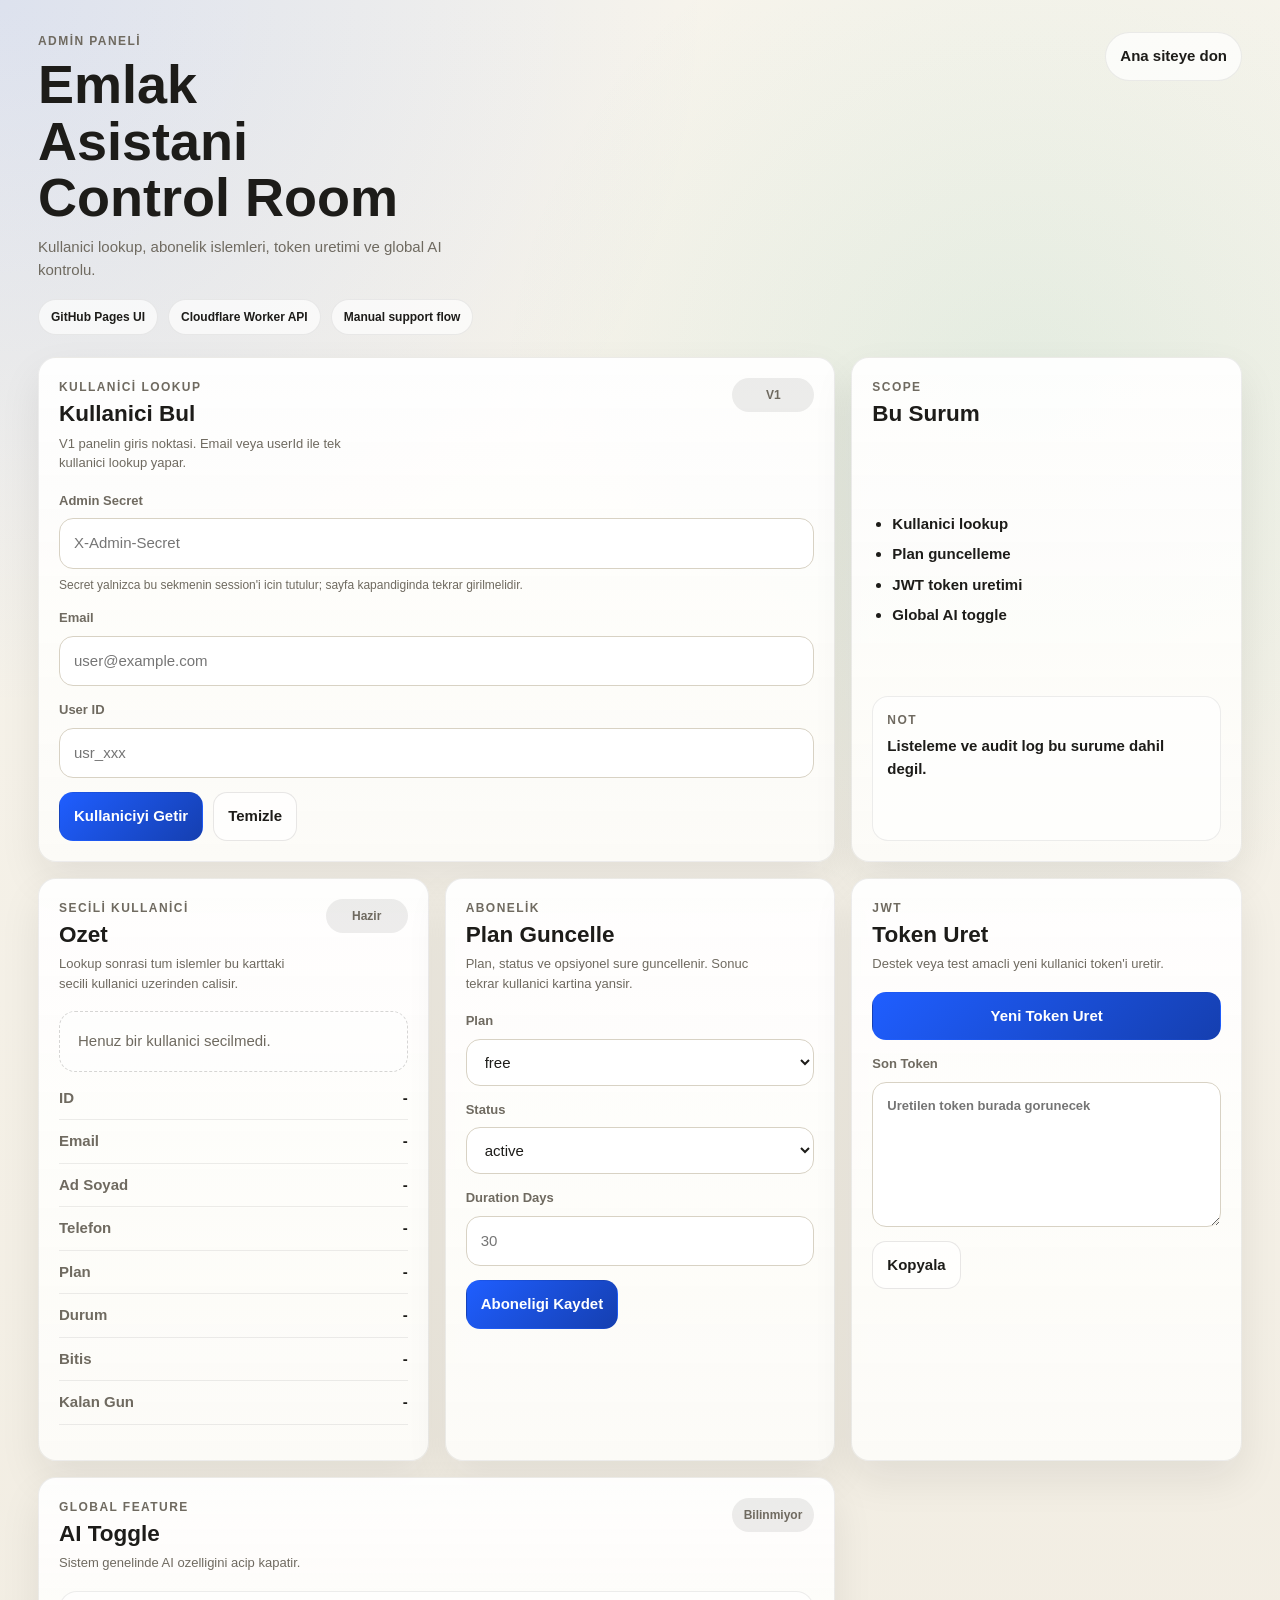
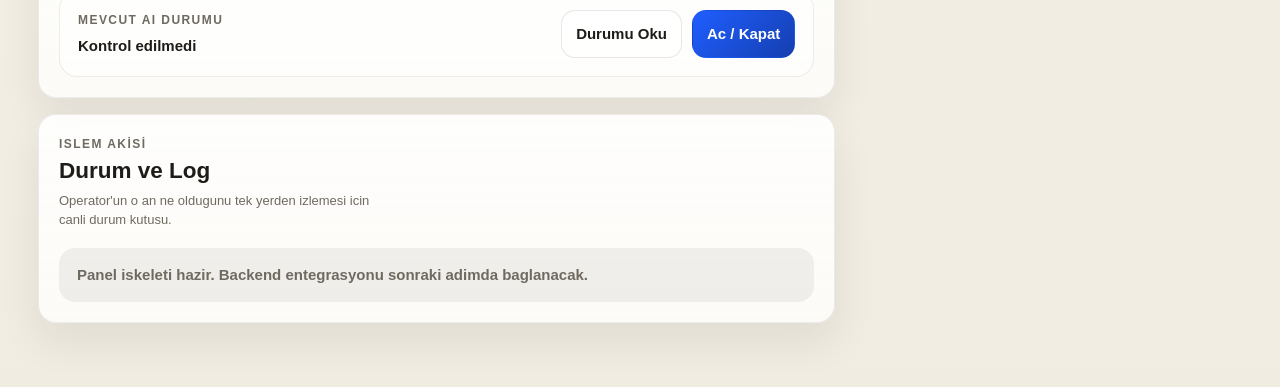
==== admin/index.html @ 1a05467b "Add files via upload" ====
<!doctype html>
<html lang="tr">
<head>
  <meta charset="UTF-8">
  <meta name="viewport" content="width=device-width, initial-scale=1">
  <title>Emlak Asistani Admin</title>
  <link rel="stylesheet" href="./app.css">
</head>
<body>
  <div class="admin-shell">
    <header class="admin-topbar">
      <div>
        <p class="admin-kicker">Admin Paneli</p>
        <h1>Emlak Asistani Control Room</h1>
        <p class="admin-subtitle">Kullanici lookup, abonelik islemleri, token uretimi ve global AI kontrolu.</p>
        <div class="admin-pill-row">
          <span class="admin-pill">GitHub Pages UI</span>
          <span class="admin-pill">Cloudflare Worker API</span>
          <span class="admin-pill">Manual support flow</span>
        </div>
      </div>
      <a class="admin-link" href="/">Ana siteye don</a>
    </header>

    <main class="admin-grid">
      <section class="admin-card admin-card-wide">
        <div class="admin-card-head">
          <div>
            <p class="admin-eyebrow">Kullanici Lookup</p>
            <h2>Kullanici Bul</h2>
            <p class="admin-card-note">V1 panelin giris noktasi. Email veya userId ile tek kullanici lookup yapar.</p>
          </div>
          <span class="admin-badge admin-badge-muted">V1</span>
        </div>

        <form id="userSearchForm" class="admin-form">
          <div class="admin-field">
            <label for="adminSecret">Admin Secret</label>
            <input id="adminSecret" name="adminSecret" type="password" placeholder="X-Admin-Secret" autocomplete="off" spellcheck="false">
            <small class="admin-help">Secret yalnizca bu sekmenin session'i icin tutulur; sayfa kapandiginda tekrar girilmelidir.</small>
          </div>
          <div class="admin-field">
            <label for="searchEmail">Email</label>
            <input id="searchEmail" name="searchEmail" type="email" placeholder="user@example.com">
          </div>
          <div class="admin-field">
            <label for="searchUserId">User ID</label>
            <input id="searchUserId" name="searchUserId" type="text" placeholder="usr_xxx">
          </div>
          <div class="admin-actions">
            <button class="admin-btn admin-btn-primary" type="submit">Kullaniciyi Getir</button>
            <button class="admin-btn" type="button" id="clearSelectionBtn">Temizle</button>
          </div>
        </form>
      </section>

      <aside class="admin-card admin-side-stack">
        <div class="admin-card-head">
          <div>
            <p class="admin-eyebrow">Scope</p>
            <h2>Bu Surum</h2>
          </div>
        </div>
        <ul class="admin-check-list">
          <li>Kullanici lookup</li>
          <li>Plan guncelleme</li>
          <li>JWT token uretimi</li>
          <li>Global AI toggle</li>
        </ul>
        <div class="admin-mini-panel">
          <p class="admin-inline-label">Not</p>
          <strong>Listeleme ve audit log bu surume dahil degil.</strong>
        </div>
      </aside>

      <section class="admin-card">
        <div class="admin-card-head">
          <div>
            <p class="admin-eyebrow">Secili Kullanici</p>
            <h2>Ozet</h2>
            <p class="admin-card-note">Lookup sonrasi tum islemler bu karttaki secili kullanici uzerinden calisir.</p>
          </div>
          <span id="userStateBadge" class="admin-badge">Hazir</span>
        </div>

        <div id="selectedUserEmpty" class="admin-empty">
          Henuz bir kullanici secilmedi.
        </div>

        <dl id="selectedUserCard" class="admin-detail-list" hidden>
          <div><dt>ID</dt><dd id="userIdValue">-</dd></div>
          <div><dt>Email</dt><dd id="userEmailValue">-</dd></div>
          <div><dt>Ad Soyad</dt><dd id="userFullNameValue">-</dd></div>
          <div><dt>Telefon</dt><dd id="userPhoneValue">-</dd></div>
          <div><dt>Plan</dt><dd id="userPlanValue">-</dd></div>
          <div><dt>Durum</dt><dd id="userPlanStatusValue">-</dd></div>
          <div><dt>Bitis</dt><dd id="userEndsAtValue">-</dd></div>
          <div><dt>Kalan Gun</dt><dd id="userRemainingDaysValue">-</dd></div>
        </dl>
      </section>

      <section class="admin-card">
        <div class="admin-card-head">
          <div>
            <p class="admin-eyebrow">Abonelik</p>
            <h2>Plan Guncelle</h2>
            <p class="admin-card-note">Plan, status ve opsiyonel sure guncellenir. Sonuc tekrar kullanici kartina yansir.</p>
          </div>
        </div>

        <form id="subscriptionForm" class="admin-form">
          <div class="admin-field">
            <label for="planSelect">Plan</label>
            <select id="planSelect" name="plan">
              <option value="free">free</option>
              <option value="pro">pro</option>
              <option value="enterprise">enterprise</option>
            </select>
          </div>
          <div class="admin-field">
            <label for="statusSelect">Status</label>
            <select id="statusSelect" name="status">
              <option value="active">active</option>
              <option value="trialing">trialing</option>
              <option value="past_due">past_due</option>
              <option value="cancelled">cancelled</option>
            </select>
          </div>
          <div class="admin-field">
            <label for="durationDays">Duration Days</label>
            <input id="durationDays" name="durationDays" type="number" min="1" placeholder="30">
          </div>
          <div class="admin-actions">
            <button class="admin-btn admin-btn-primary" type="submit">Aboneligi Kaydet</button>
          </div>
        </form>
      </section>

      <section class="admin-card">
        <div class="admin-card-head">
          <div>
            <p class="admin-eyebrow">JWT</p>
            <h2>Token Uret</h2>
            <p class="admin-card-note">Destek veya test amacli yeni kullanici token'i uretir.</p>
          </div>
        </div>

        <div class="admin-stack">
          <button class="admin-btn admin-btn-primary" id="issueTokenBtn" type="button">Yeni Token Uret</button>
          <label class="admin-field">
            <span>Son Token</span>
            <textarea id="tokenOutput" rows="6" placeholder="Uretilen token burada gorunecek"></textarea>
          </label>
          <div class="admin-actions">
            <button class="admin-btn" id="copyTokenBtn" type="button">Kopyala</button>
          </div>
        </div>
      </section>

      <section class="admin-card admin-card-wide">
        <div class="admin-card-head">
          <div>
            <p class="admin-eyebrow">Global Feature</p>
            <h2>AI Toggle</h2>
            <p class="admin-card-note">Sistem genelinde AI ozelligini acip kapatir.</p>
          </div>
          <span id="aiStateBadge" class="admin-badge admin-badge-muted">Bilinmiyor</span>
        </div>

        <div class="admin-inline-panel">
          <div>
            <p class="admin-inline-label">Mevcut AI Durumu</p>
            <strong id="aiEnabledValue">Kontrol edilmedi</strong>
          </div>
          <div class="admin-actions">
            <button class="admin-btn" id="refreshAiBtn" type="button">Durumu Oku</button>
            <button class="admin-btn admin-btn-primary" id="toggleAiBtn" type="button">Ac / Kapat</button>
          </div>
        </div>
      </section>

      <section class="admin-card admin-card-wide">
        <div class="admin-card-head">
          <div>
            <p class="admin-eyebrow">Islem Akisi</p>
            <h2>Durum ve Log</h2>
            <p class="admin-card-note">Operator'un o an ne oldugunu tek yerden izlemesi icin canli durum kutusu.</p>
          </div>
        </div>
        <div id="statusBox" class="admin-status admin-status-neutral">
          Panel iskeleti hazir. Backend entegrasyonu sonraki adimda baglanacak.
        </div>
      </section>
    </main>
  </div>

  <script src="./app.js"></script>
</body>
</html>
---- admin/app.css ----
:root {
  --bg: #f3f0e8;
  --surface: #fcfbf7;
  --surface-strong: #ffffff;
  --line: #d8d2c4;
  --text: #1d1c19;
  --muted: #6f6a60;
  --accent: #1f5eff;
  --accent-dark: #153fb0;
  --success: #0e9f6e;
  --warn: #c27618;
  --danger: #c3423f;
  --shadow: 0 18px 42px rgba(29, 28, 25, 0.08);
  --radius: 18px;
  --max: 1240px;
}

* {
  box-sizing: border-box;
}

body {
  margin: 0;
  min-height: 100vh;
  color: var(--text);
  font: 15px/1.5 "Space Grotesk", "Sora", "Segoe UI", sans-serif;
  background:
    radial-gradient(circle at top left, rgba(31, 94, 255, 0.12), transparent 30%),
    radial-gradient(circle at 80% 20%, rgba(14, 159, 110, 0.08), transparent 28%),
    linear-gradient(180deg, #f7f4ec 0%, #f1ece1 100%);
}

.admin-shell {
  max-width: var(--max);
  margin: 0 auto;
  padding: 32px 18px 64px;
}

.admin-topbar {
  display: flex;
  justify-content: space-between;
  gap: 20px;
  align-items: flex-start;
  margin-bottom: 22px;
}

.admin-kicker,
.admin-eyebrow,
.admin-inline-label {
  margin: 0 0 6px;
  color: var(--muted);
  font-size: 12px;
  font-weight: 700;
  letter-spacing: 0.12em;
  text-transform: uppercase;
}

.admin-topbar h1,
.admin-card-head h2 {
  margin: 0;
  line-height: 1.05;
}

.admin-topbar h1 {
  font-size: clamp(34px, 5vw, 54px);
  max-width: 12ch;
}

.admin-subtitle {
  max-width: 52ch;
  margin: 10px 0 0;
  color: var(--muted);
}

.admin-pill-row {
  display: flex;
  flex-wrap: wrap;
  gap: 10px;
  margin-top: 18px;
}

.admin-pill {
  display: inline-flex;
  align-items: center;
  padding: 8px 12px;
  border-radius: 999px;
  background: rgba(255, 255, 255, 0.66);
  border: 1px solid rgba(29, 28, 25, 0.08);
  color: var(--text);
  font-size: 12px;
  font-weight: 800;
}

.admin-link {
  color: var(--text);
  text-decoration: none;
  background: rgba(255, 255, 255, 0.72);
  border: 1px solid rgba(29, 28, 25, 0.08);
  padding: 12px 14px;
  border-radius: 999px;
  font-weight: 700;
}

.admin-grid {
  display: grid;
  grid-template-columns: repeat(12, minmax(0, 1fr));
  gap: 16px;
}

.admin-card {
  grid-column: span 4;
  padding: 20px;
  border-radius: var(--radius);
  border: 1px solid rgba(29, 28, 25, 0.08);
  background:
    linear-gradient(180deg, rgba(255,255,255,0.92) 0%, rgba(252,251,247,0.98) 100%);
  box-shadow: var(--shadow);
}

.admin-card-wide {
  grid-column: span 8;
}

.admin-card-head {
  display: flex;
  align-items: flex-start;
  justify-content: space-between;
  gap: 12px;
  margin-bottom: 18px;
}

.admin-card-note {
  margin: 8px 0 0;
  max-width: 44ch;
  color: var(--muted);
  font-size: 13px;
}

.admin-badge {
  display: inline-flex;
  align-items: center;
  justify-content: center;
  min-width: 82px;
  padding: 8px 12px;
  border-radius: 999px;
  background: rgba(14, 159, 110, 0.12);
  color: var(--success);
  font-size: 12px;
  font-weight: 800;
}

.admin-badge-muted {
  background: rgba(29, 28, 25, 0.08);
  color: var(--muted);
}

.admin-form,
.admin-stack {
  display: grid;
  gap: 14px;
}

.admin-field {
  display: grid;
  gap: 8px;
}

.admin-help {
  color: var(--muted);
  font-size: 12px;
  line-height: 1.45;
}

.admin-side-stack {
  display: grid;
  gap: 16px;
}

.admin-field label,
.admin-field span,
label {
  font-size: 13px;
  font-weight: 700;
  color: var(--muted);
}

input,
select,
textarea,
button {
  font: inherit;
}

input,
select,
textarea {
  width: 100%;
  border: 1px solid var(--line);
  border-radius: 14px;
  background: var(--surface-strong);
  color: var(--text);
  padding: 13px 14px;
  outline: none;
  transition: border-color 0.18s ease, box-shadow 0.18s ease;
}

input:focus,
select:focus,
textarea:focus {
  border-color: rgba(31, 94, 255, 0.45);
  box-shadow: 0 0 0 4px rgba(31, 94, 255, 0.12);
}

textarea {
  resize: vertical;
  min-height: 136px;
}

.admin-actions {
  display: flex;
  flex-wrap: wrap;
  gap: 10px;
}

.admin-btn {
  border: 1px solid rgba(29, 28, 25, 0.1);
  border-radius: 14px;
  background: rgba(255,255,255,0.68);
  color: var(--text);
  padding: 12px 14px;
  font-weight: 800;
  cursor: pointer;
}

.admin-btn-primary {
  background: linear-gradient(135deg, var(--accent) 0%, var(--accent-dark) 100%);
  border-color: transparent;
  color: #fff;
}

.admin-empty {
  border: 1px dashed rgba(29, 28, 25, 0.18);
  border-radius: 16px;
  padding: 18px;
  color: var(--muted);
  background: rgba(255, 255, 255, 0.46);
}

.admin-check-list {
  margin: 0;
  padding-left: 20px;
  color: var(--text);
  font-weight: 700;
}

.admin-check-list li {
  margin: 8px 0;
}

.admin-mini-panel {
  border-radius: 16px;
  border: 1px solid rgba(29, 28, 25, 0.08);
  background: rgba(255, 255, 255, 0.62);
  padding: 14px;
}

.admin-detail-list {
  display: grid;
  gap: 10px;
}

.admin-detail-list div {
  display: flex;
  justify-content: space-between;
  gap: 12px;
  padding-bottom: 10px;
  border-bottom: 1px solid rgba(29, 28, 25, 0.08);
}

.admin-detail-list dt {
  color: var(--muted);
  font-weight: 700;
}

.admin-detail-list dd {
  margin: 0;
  text-align: right;
  font-weight: 700;
}

.admin-inline-panel {
  display: flex;
  align-items: center;
  justify-content: space-between;
  gap: 20px;
  border: 1px solid rgba(29, 28, 25, 0.08);
  background: rgba(255,255,255,0.58);
  border-radius: 18px;
  padding: 18px;
}

.admin-status {
  border-radius: 16px;
  padding: 16px 18px;
  font-weight: 700;
}

.admin-status-neutral {
  background: rgba(29, 28, 25, 0.06);
  color: var(--muted);
}

.admin-status-success {
  background: rgba(14, 159, 110, 0.12);
  color: var(--success);
}

.admin-status-error {
  background: rgba(195, 66, 63, 0.12);
  color: var(--danger);
}

@media (max-width: 980px) {
  .admin-card,
  .admin-card-wide {
    grid-column: 1 / -1;
  }

  .admin-topbar,
  .admin-inline-panel {
    flex-direction: column;
    align-items: flex-start;
  }
}
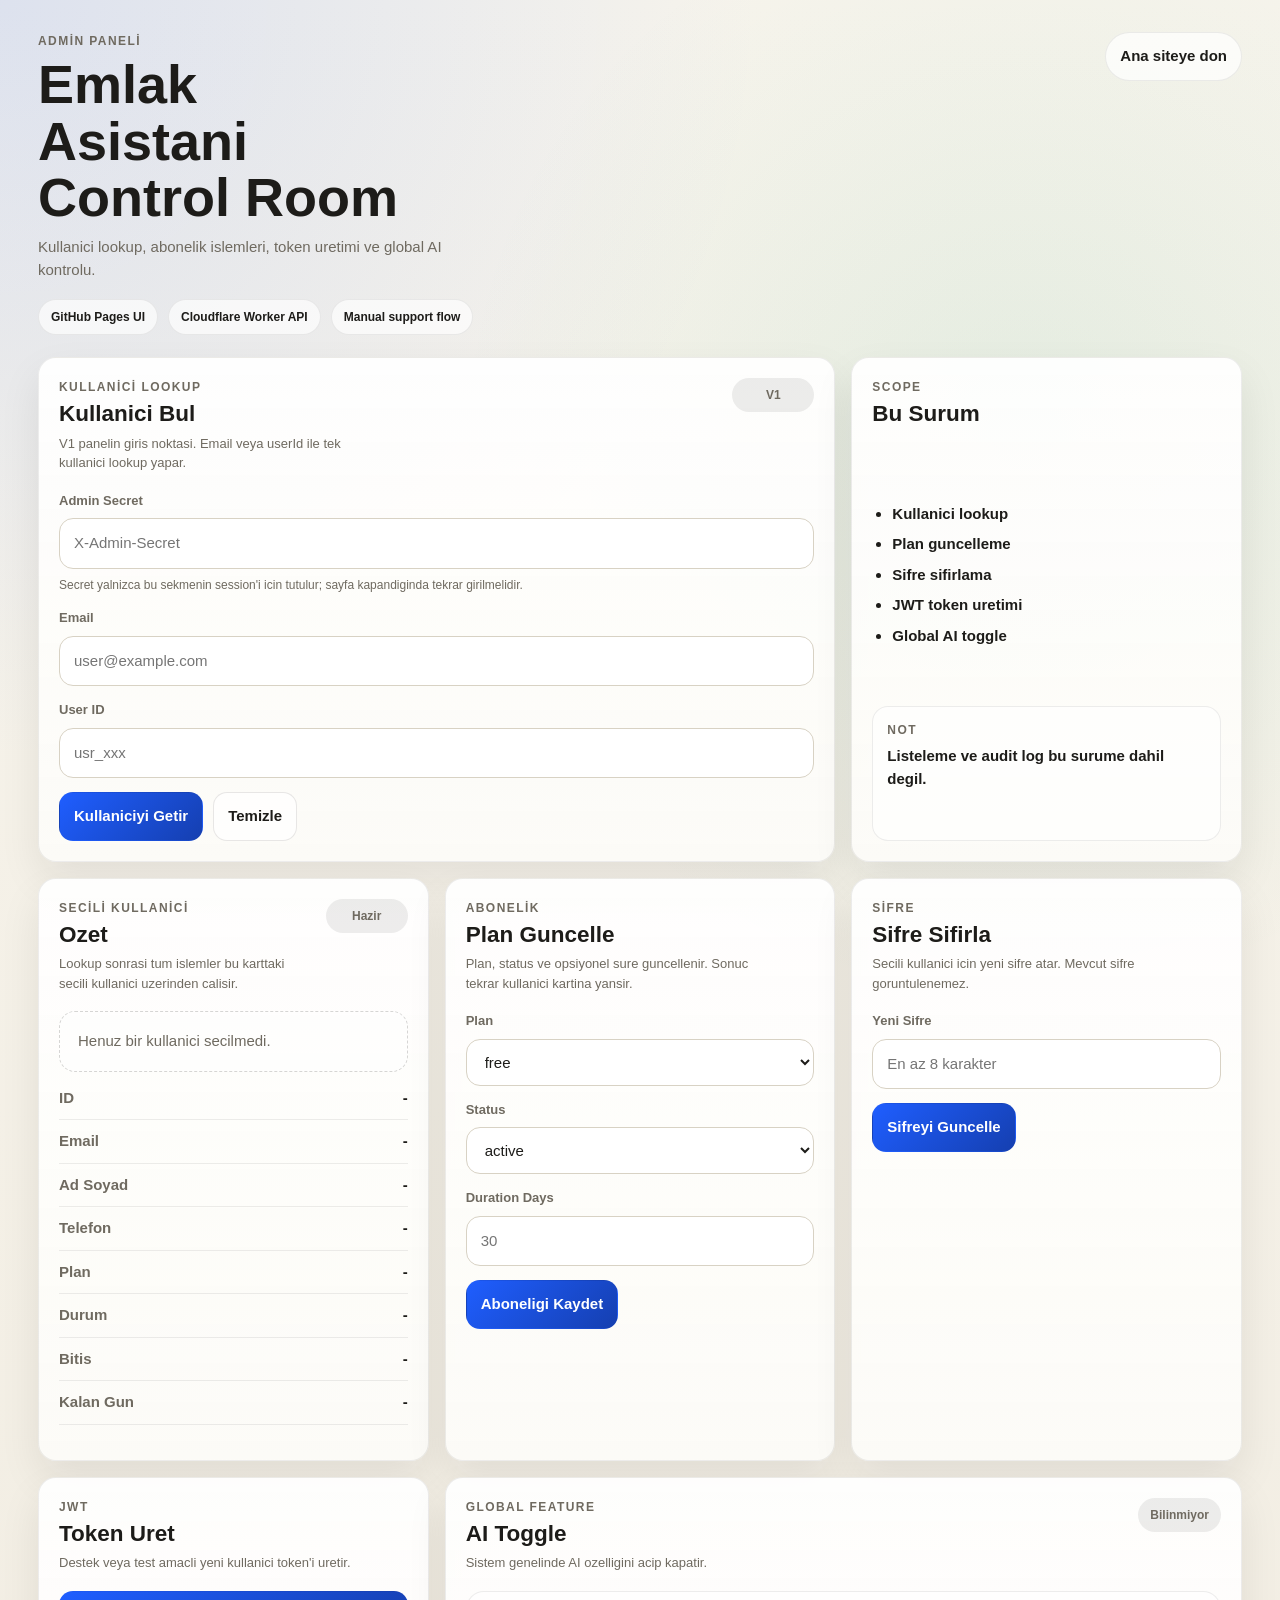
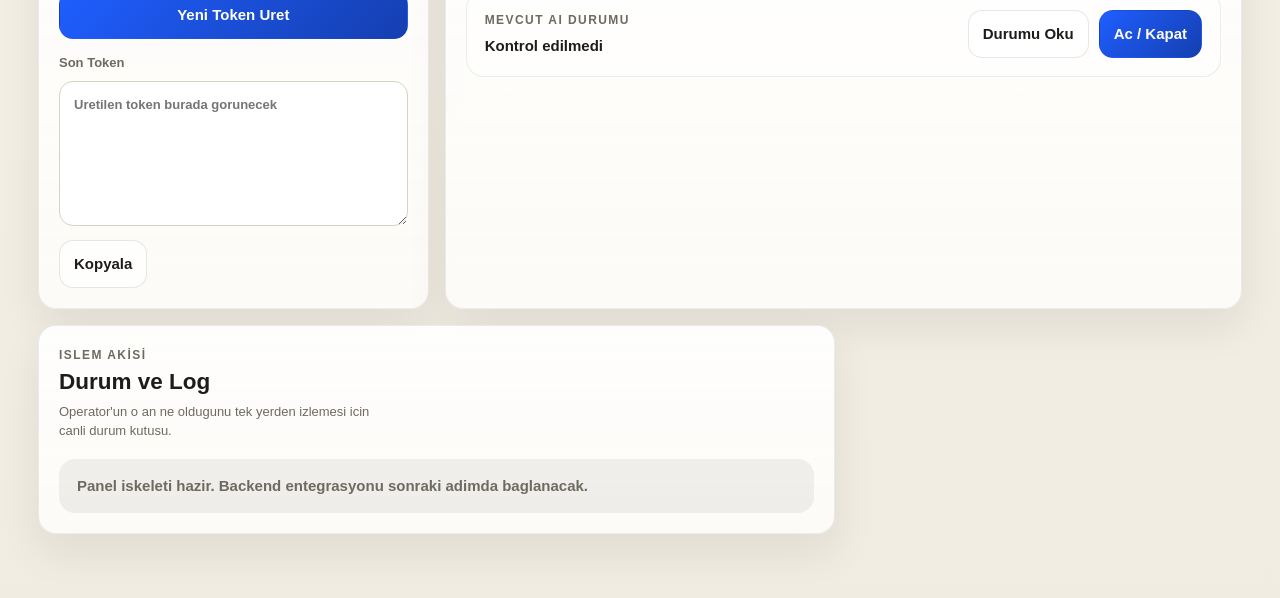
==== commit 339e094b: "Add files via upload" ====
--- a/admin/index.html
+++ b/admin/index.html
@@ -64,6 +64,7 @@
         <ul class="admin-check-list">
           <li>Kullanici lookup</li>
           <li>Plan guncelleme</li>
+          <li>Sifre sifirlama</li>
           <li>JWT token uretimi</li>
           <li>Global AI toggle</li>
         </ul>
@@ -139,6 +140,26 @@
       <section class="admin-card">
         <div class="admin-card-head">
           <div>
+            <p class="admin-eyebrow">Sifre</p>
+            <h2>Sifre Sifirla</h2>
+            <p class="admin-card-note">Secili kullanici icin yeni sifre atar. Mevcut sifre goruntulenemez.</p>
+          </div>
+        </div>
+
+        <form id="passwordResetForm" class="admin-form">
+          <div class="admin-field">
+            <label for="newPassword">Yeni Sifre</label>
+            <input id="newPassword" name="newPassword" type="password" minlength="8" placeholder="En az 8 karakter" autocomplete="new-password">
+          </div>
+          <div class="admin-actions">
+            <button class="admin-btn admin-btn-primary" type="submit">Sifreyi Guncelle</button>
+          </div>
+        </form>
+      </section>
+
+      <section class="admin-card">
+        <div class="admin-card-head">
+          <div>
             <p class="admin-eyebrow">JWT</p>
             <h2>Token Uret</h2>
             <p class="admin-card-note">Destek veya test amacli yeni kullanici token'i uretir.</p>
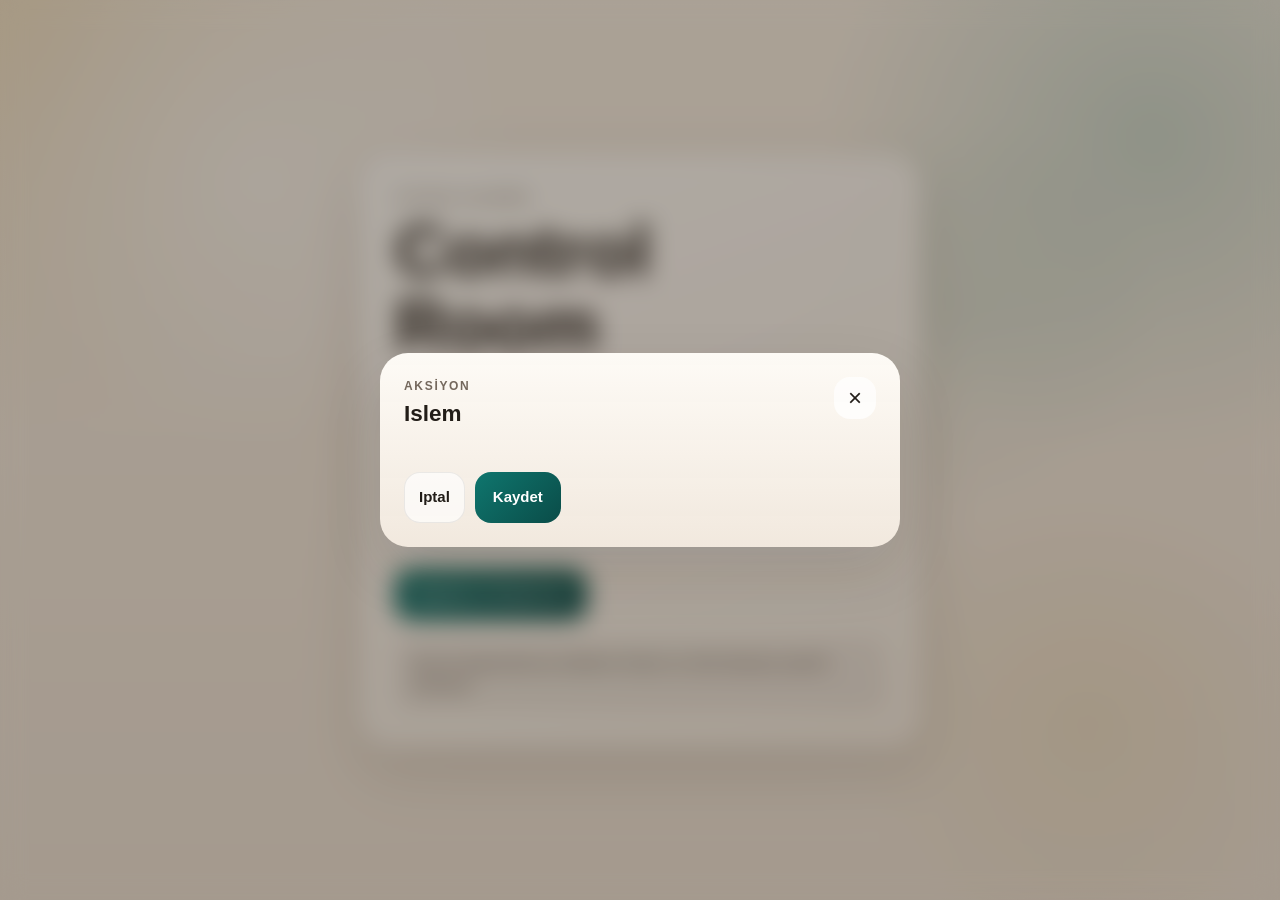
==== commit fbd5e36f: "Add files via upload" ====
--- a/admin/index.html
+++ b/admin/index.html
@@ -7,212 +7,205 @@
   <link rel="stylesheet" href="./app.css">
 </head>
 <body>
-  <div class="admin-shell">
-    <header class="admin-topbar">
-      <div>
-        <p class="admin-kicker">Admin Paneli</p>
-        <h1>Emlak Asistani Control Room</h1>
-        <p class="admin-subtitle">Kullanici lookup, abonelik islemleri, token uretimi ve global AI kontrolu.</p>
-        <div class="admin-pill-row">
-          <span class="admin-pill">GitHub Pages UI</span>
-          <span class="admin-pill">Cloudflare Worker API</span>
-          <span class="admin-pill">Manual support flow</span>
-        </div>
+  <div class="admin-app">
+    <div class="admin-stage"></div>
+
+    <section id="authGate" class="gate-shell">
+      <div class="gate-panel">
+        <div class="gate-top">
+          <p class="gate-kicker">Access Cleared</p>
+          <h1>Control Room</h1>
+          <p class="gate-copy">Zero Trust katmani gecildi. Panele devam etmek icin ikinci guvenlik adimi olarak `Admin Secret` dogrulamasi gerekli.</p>
+        </div>
+
+        <form id="authForm" class="gate-form">
+          <label class="gate-field">
+            <span>Admin Secret</span>
+            <input id="adminSecret" name="adminSecret" type="password" placeholder="X-Admin-Secret" autocomplete="current-password" spellcheck="false">
+          </label>
+          <div class="gate-actions">
+            <button class="gate-btn gate-btn-primary" id="authSubmitBtn" type="submit">Dogrula ve Panele Gir</button>
+          </div>
+        </form>
+
+        <div id="authStatus" class="gate-status">Secret dogrulaninca kullanici listesi ve hizli aksiyon paneli acilacak.</div>
       </div>
-      <a class="admin-link" href="/">Ana siteye don</a>
-    </header>
-
-    <main class="admin-grid">
-      <section class="admin-card admin-card-wide">
-        <div class="admin-card-head">
+    </section>
+
+    <div id="adminShell" class="shell" hidden>
+      <header class="hero">
+        <div class="hero-copy">
+          <p class="hero-kicker">Admin Panel</p>
+          <h1>User List</h1>
+          <p class="hero-subtitle">Uyelik operasyonlari, sifre sifirlama ve destek akislarini tek listede hizlandiran operator arayuzu.</p>
+          <div class="hero-pills">
+            <span class="hero-pill">Zero Trust Protected</span>
+            <span class="hero-pill">Manual Support Flow</span>
+            <span class="hero-pill">Cloud Worker API</span>
+          </div>
+        </div>
+
+        <div class="hero-side">
+          <div class="hero-session">
+            <span class="hero-session-label">Session</span>
+            <strong>Admin Secret Active</strong>
+          </div>
+          <div class="hero-links">
+            <a class="hero-link" href="/">Ana siteye don</a>
+            <button class="hero-link hero-link-button" id="lockPanelBtn" type="button">Kilitle</button>
+          </div>
+        </div>
+      </header>
+
+      <main class="layout">
+        <section class="panel panel-main">
+          <div class="panel-head panel-head-spread">
+            <div>
+              <p class="panel-kicker">Operators</p>
+              <h2>Search And Filter</h2>
+            </div>
+            <button class="ghost-btn" id="refreshUsersBtn" type="button">Listeyi Yenile</button>
+          </div>
+
+          <form id="searchForm" class="toolbar">
+            <label class="toolbar-search">
+              <span class="sr-only">Arama</span>
+              <input id="searchQuery" name="searchQuery" type="text" placeholder="Email, userId veya ad soyad ara">
+            </label>
+            <label class="toolbar-select">
+              <span>Plan</span>
+              <select id="planFilter" name="planFilter">
+                <option value="all">Tum planlar</option>
+                <option value="free">Free</option>
+                <option value="pro">Pro</option>
+                <option value="enterprise">Enterprise</option>
+              </select>
+            </label>
+            <label class="toolbar-select">
+              <span>Durum</span>
+              <select id="statusFilter" name="statusFilter">
+                <option value="all">Tum durumlar</option>
+                <option value="active">Aktif</option>
+                <option value="trialing">Trial</option>
+                <option value="past_due">Gecikmis</option>
+                <option value="cancelled">Iptal</option>
+              </select>
+            </label>
+            <button class="primary-btn" type="submit">Listele</button>
+          </form>
+
+          <div class="list-head">
+            <div>
+              <p class="panel-kicker">Roster</p>
+              <h2>Kullanici Listesi</h2>
+            </div>
+            <div id="userCountBadge" class="metric-chip">0 kullanici</div>
+          </div>
+
+          <div id="userListEmpty" class="empty-state">
+            Secret dogrulamasindan sonra kullanici listesi burada gorunecek.
+          </div>
+
+          <div id="userList" class="user-list" hidden></div>
+        </section>
+
+        <aside class="sidebar">
+          <section class="panel detail-panel">
+            <div class="panel-head">
+              <div>
+                <p class="panel-kicker">Selected User</p>
+                <h2>Detay Drawer</h2>
+              </div>
+              <span id="selectedPlanBadge" class="plan-pill plan-pill-muted">Hazir</span>
+            </div>
+
+            <div id="detailEmpty" class="empty-state">
+              Listeden bir kullanici secildiginde detaylar, plan bilgisi ve destek aksiyonlari burada acilacak.
+            </div>
+
+            <div id="detailCard" class="detail-card" hidden>
+              <div class="detail-top">
+                <div>
+                  <h3 id="detailName">-</h3>
+                  <p id="detailEmail" class="detail-email">-</p>
+                </div>
+              </div>
+
+              <dl class="detail-grid">
+                <div><dt>User ID</dt><dd id="detailUserId">-</dd></div>
+                <div><dt>Telefon</dt><dd id="detailPhone">-</dd></div>
+                <div><dt>Plan</dt><dd id="detailPlan">-</dd></div>
+                <div><dt>Durum</dt><dd id="detailStatus">-</dd></div>
+                <div><dt>Bitis</dt><dd id="detailEndsAt">-</dd></div>
+                <div><dt>Kalan</dt><dd id="detailRemainingDays">-</dd></div>
+                <div><dt>Son Giris</dt><dd id="detailLastLogin">-</dd></div>
+                <div><dt>Kayit</dt><dd id="detailCreatedAt">-</dd></div>
+              </dl>
+
+              <div class="detail-section">
+                <p class="panel-kicker">Quick Actions</p>
+                <div class="detail-actions">
+                  <button class="secondary-btn" id="detailProBtn" type="button">Pro Ver</button>
+                  <button class="secondary-btn" id="detailEnterpriseBtn" type="button">Enterprise Ver</button>
+                  <button class="secondary-btn secondary-btn-danger" id="detailFreeBtn" type="button">Free Yap</button>
+                  <button class="secondary-btn" id="detailPasswordBtn" type="button">Sifre Sifirla</button>
+                </div>
+              </div>
+            </div>
+          </section>
+
+          <section class="panel meta-panel">
+            <div class="panel-head">
+              <div>
+                <p class="panel-kicker">System Switch</p>
+                <h2>AI Status</h2>
+              </div>
+              <span id="aiStateBadge" class="plan-pill plan-pill-muted">Bilinmiyor</span>
+            </div>
+            <div class="meta-inline">
+              <div>
+                <p class="meta-label">Mevcut Durum</p>
+                <strong id="aiEnabledValue">Kontrol edilmedi</strong>
+              </div>
+              <div class="detail-actions">
+                <button class="ghost-btn" id="refreshAiBtn" type="button">Oku</button>
+                <button class="primary-btn" id="toggleAiBtn" type="button">Degistir</button>
+              </div>
+            </div>
+          </section>
+
+          <section class="panel status-panel">
+            <div class="panel-head">
+              <div>
+                <p class="panel-kicker">Operator Feed</p>
+                <h2>Durum</h2>
+              </div>
+            </div>
+            <div id="statusBox" class="status-box status-neutral">Panel yeni bilgi mimarisi ile hazirlaniyor.</div>
+          </section>
+        </aside>
+      </main>
+    </div>
+
+    <div id="modalBackdrop" class="modal-backdrop" hidden>
+      <section class="modal-card">
+        <div class="panel-head">
           <div>
-            <p class="admin-eyebrow">Kullanici Lookup</p>
-            <h2>Kullanici Bul</h2>
-            <p class="admin-card-note">V1 panelin giris noktasi. Email veya userId ile tek kullanici lookup yapar.</p>
-          </div>
-          <span class="admin-badge admin-badge-muted">V1</span>
-        </div>
-
-        <form id="userSearchForm" class="admin-form">
-          <div class="admin-field">
-            <label for="adminSecret">Admin Secret</label>
-            <input id="adminSecret" name="adminSecret" type="password" placeholder="X-Admin-Secret" autocomplete="off" spellcheck="false">
-            <small class="admin-help">Secret yalnizca bu sekmenin session'i icin tutulur; sayfa kapandiginda tekrar girilmelidir.</small>
-          </div>
-          <div class="admin-field">
-            <label for="searchEmail">Email</label>
-            <input id="searchEmail" name="searchEmail" type="email" placeholder="user@example.com">
-          </div>
-          <div class="admin-field">
-            <label for="searchUserId">User ID</label>
-            <input id="searchUserId" name="searchUserId" type="text" placeholder="usr_xxx">
-          </div>
-          <div class="admin-actions">
-            <button class="admin-btn admin-btn-primary" type="submit">Kullaniciyi Getir</button>
-            <button class="admin-btn" type="button" id="clearSelectionBtn">Temizle</button>
+            <p id="modalKicker" class="panel-kicker">Aksiyon</p>
+            <h2 id="modalTitle">Islem</h2>
+          </div>
+          <button class="icon-btn" id="modalCloseBtn" type="button" aria-label="Kapat">×</button>
+        </div>
+        <p id="modalDescription" class="modal-copy"></p>
+        <form id="modalForm" class="modal-form">
+          <div id="modalFields"></div>
+          <div class="modal-actions">
+            <button class="ghost-btn" id="modalCancelBtn" type="button">Iptal</button>
+            <button class="primary-btn" id="modalSubmitBtn" type="submit">Kaydet</button>
           </div>
         </form>
       </section>
-
-      <aside class="admin-card admin-side-stack">
-        <div class="admin-card-head">
-          <div>
-            <p class="admin-eyebrow">Scope</p>
-            <h2>Bu Surum</h2>
-          </div>
-        </div>
-        <ul class="admin-check-list">
-          <li>Kullanici lookup</li>
-          <li>Plan guncelleme</li>
-          <li>Sifre sifirlama</li>
-          <li>JWT token uretimi</li>
-          <li>Global AI toggle</li>
-        </ul>
-        <div class="admin-mini-panel">
-          <p class="admin-inline-label">Not</p>
-          <strong>Listeleme ve audit log bu surume dahil degil.</strong>
-        </div>
-      </aside>
-
-      <section class="admin-card">
-        <div class="admin-card-head">
-          <div>
-            <p class="admin-eyebrow">Secili Kullanici</p>
-            <h2>Ozet</h2>
-            <p class="admin-card-note">Lookup sonrasi tum islemler bu karttaki secili kullanici uzerinden calisir.</p>
-          </div>
-          <span id="userStateBadge" class="admin-badge">Hazir</span>
-        </div>
-
-        <div id="selectedUserEmpty" class="admin-empty">
-          Henuz bir kullanici secilmedi.
-        </div>
-
-        <dl id="selectedUserCard" class="admin-detail-list" hidden>
-          <div><dt>ID</dt><dd id="userIdValue">-</dd></div>
-          <div><dt>Email</dt><dd id="userEmailValue">-</dd></div>
-          <div><dt>Ad Soyad</dt><dd id="userFullNameValue">-</dd></div>
-          <div><dt>Telefon</dt><dd id="userPhoneValue">-</dd></div>
-          <div><dt>Plan</dt><dd id="userPlanValue">-</dd></div>
-          <div><dt>Durum</dt><dd id="userPlanStatusValue">-</dd></div>
-          <div><dt>Bitis</dt><dd id="userEndsAtValue">-</dd></div>
-          <div><dt>Kalan Gun</dt><dd id="userRemainingDaysValue">-</dd></div>
-        </dl>
-      </section>
-
-      <section class="admin-card">
-        <div class="admin-card-head">
-          <div>
-            <p class="admin-eyebrow">Abonelik</p>
-            <h2>Plan Guncelle</h2>
-            <p class="admin-card-note">Plan, status ve opsiyonel sure guncellenir. Sonuc tekrar kullanici kartina yansir.</p>
-          </div>
-        </div>
-
-        <form id="subscriptionForm" class="admin-form">
-          <div class="admin-field">
-            <label for="planSelect">Plan</label>
-            <select id="planSelect" name="plan">
-              <option value="free">free</option>
-              <option value="pro">pro</option>
-              <option value="enterprise">enterprise</option>
-            </select>
-          </div>
-          <div class="admin-field">
-            <label for="statusSelect">Status</label>
-            <select id="statusSelect" name="status">
-              <option value="active">active</option>
-              <option value="trialing">trialing</option>
-              <option value="past_due">past_due</option>
-              <option value="cancelled">cancelled</option>
-            </select>
-          </div>
-          <div class="admin-field">
-            <label for="durationDays">Duration Days</label>
-            <input id="durationDays" name="durationDays" type="number" min="1" placeholder="30">
-          </div>
-          <div class="admin-actions">
-            <button class="admin-btn admin-btn-primary" type="submit">Aboneligi Kaydet</button>
-          </div>
-        </form>
-      </section>
-
-      <section class="admin-card">
-        <div class="admin-card-head">
-          <div>
-            <p class="admin-eyebrow">Sifre</p>
-            <h2>Sifre Sifirla</h2>
-            <p class="admin-card-note">Secili kullanici icin yeni sifre atar. Mevcut sifre goruntulenemez.</p>
-          </div>
-        </div>
-
-        <form id="passwordResetForm" class="admin-form">
-          <div class="admin-field">
-            <label for="newPassword">Yeni Sifre</label>
-            <input id="newPassword" name="newPassword" type="password" minlength="8" placeholder="En az 8 karakter" autocomplete="new-password">
-          </div>
-          <div class="admin-actions">
-            <button class="admin-btn admin-btn-primary" type="submit">Sifreyi Guncelle</button>
-          </div>
-        </form>
-      </section>
-
-      <section class="admin-card">
-        <div class="admin-card-head">
-          <div>
-            <p class="admin-eyebrow">JWT</p>
-            <h2>Token Uret</h2>
-            <p class="admin-card-note">Destek veya test amacli yeni kullanici token'i uretir.</p>
-          </div>
-        </div>
-
-        <div class="admin-stack">
-          <button class="admin-btn admin-btn-primary" id="issueTokenBtn" type="button">Yeni Token Uret</button>
-          <label class="admin-field">
-            <span>Son Token</span>
-            <textarea id="tokenOutput" rows="6" placeholder="Uretilen token burada gorunecek"></textarea>
-          </label>
-          <div class="admin-actions">
-            <button class="admin-btn" id="copyTokenBtn" type="button">Kopyala</button>
-          </div>
-        </div>
-      </section>
-
-      <section class="admin-card admin-card-wide">
-        <div class="admin-card-head">
-          <div>
-            <p class="admin-eyebrow">Global Feature</p>
-            <h2>AI Toggle</h2>
-            <p class="admin-card-note">Sistem genelinde AI ozelligini acip kapatir.</p>
-          </div>
-          <span id="aiStateBadge" class="admin-badge admin-badge-muted">Bilinmiyor</span>
-        </div>
-
-        <div class="admin-inline-panel">
-          <div>
-            <p class="admin-inline-label">Mevcut AI Durumu</p>
-            <strong id="aiEnabledValue">Kontrol edilmedi</strong>
-          </div>
-          <div class="admin-actions">
-            <button class="admin-btn" id="refreshAiBtn" type="button">Durumu Oku</button>
-            <button class="admin-btn admin-btn-primary" id="toggleAiBtn" type="button">Ac / Kapat</button>
-          </div>
-        </div>
-      </section>
-
-      <section class="admin-card admin-card-wide">
-        <div class="admin-card-head">
-          <div>
-            <p class="admin-eyebrow">Islem Akisi</p>
-            <h2>Durum ve Log</h2>
-            <p class="admin-card-note">Operator'un o an ne oldugunu tek yerden izlemesi icin canli durum kutusu.</p>
-          </div>
-        </div>
-        <div id="statusBox" class="admin-status admin-status-neutral">
-          Panel iskeleti hazir. Backend entegrasyonu sonraki adimda baglanacak.
-        </div>
-      </section>
-    </main>
+    </div>
   </div>
 
   <script src="./app.js"></script>
--- a/admin/app.css
+++ b/admin/app.css
@@ -1,323 +1,630 @@
 :root {
-  --bg: #f3f0e8;
-  --surface: #fcfbf7;
-  --surface-strong: #ffffff;
-  --line: #d8d2c4;
-  --text: #1d1c19;
-  --muted: #6f6a60;
-  --accent: #1f5eff;
-  --accent-dark: #153fb0;
-  --success: #0e9f6e;
-  --warn: #c27618;
-  --danger: #c3423f;
-  --shadow: 0 18px 42px rgba(29, 28, 25, 0.08);
-  --radius: 18px;
-  --max: 1240px;
+  --bg: #f2eadf;
+  --surface: rgba(255, 250, 243, 0.86);
+  --surface-strong: #fffdf8;
+  --surface-ink: #241f1b;
+  --text: #221d18;
+  --muted: #74685d;
+  --line: rgba(36, 31, 27, 0.1);
+  --accent: #0f766e;
+  --accent-strong: #0a4c48;
+  --accent-soft: rgba(15, 118, 110, 0.12);
+  --gold: #d4a948;
+  --danger: #bb4d3e;
+  --danger-soft: rgba(187, 77, 62, 0.12);
+  --success: #156f51;
+  --shadow: 0 24px 60px rgba(50, 34, 20, 0.12);
+  --radius-xl: 28px;
+  --radius-lg: 22px;
+  --radius-md: 16px;
 }
 
 * {
   box-sizing: border-box;
 }
 
+html,
 body {
   margin: 0;
-  min-height: 100vh;
+  min-height: 100%;
+}
+
+body {
   color: var(--text);
   font: 15px/1.5 "Space Grotesk", "Sora", "Segoe UI", sans-serif;
   background:
-    radial-gradient(circle at top left, rgba(31, 94, 255, 0.12), transparent 30%),
-    radial-gradient(circle at 80% 20%, rgba(14, 159, 110, 0.08), transparent 28%),
-    linear-gradient(180deg, #f7f4ec 0%, #f1ece1 100%);
-}
-
-.admin-shell {
-  max-width: var(--max);
-  margin: 0 auto;
-  padding: 32px 18px 64px;
-}
-
-.admin-topbar {
-  display: flex;
-  justify-content: space-between;
-  gap: 20px;
-  align-items: flex-start;
-  margin-bottom: 22px;
-}
-
-.admin-kicker,
-.admin-eyebrow,
-.admin-inline-label {
-  margin: 0 0 6px;
-  color: var(--muted);
-  font-size: 12px;
-  font-weight: 700;
-  letter-spacing: 0.12em;
-  text-transform: uppercase;
-}
-
-.admin-topbar h1,
-.admin-card-head h2 {
-  margin: 0;
-  line-height: 1.05;
-}
-
-.admin-topbar h1 {
-  font-size: clamp(34px, 5vw, 54px);
-  max-width: 12ch;
-}
-
-.admin-subtitle {
-  max-width: 52ch;
-  margin: 10px 0 0;
-  color: var(--muted);
-}
-
-.admin-pill-row {
-  display: flex;
-  flex-wrap: wrap;
-  gap: 10px;
-  margin-top: 18px;
-}
-
-.admin-pill {
-  display: inline-flex;
-  align-items: center;
-  padding: 8px 12px;
-  border-radius: 999px;
-  background: rgba(255, 255, 255, 0.66);
-  border: 1px solid rgba(29, 28, 25, 0.08);
-  color: var(--text);
+    radial-gradient(circle at top left, rgba(212, 169, 72, 0.18), transparent 28%),
+    radial-gradient(circle at 90% 15%, rgba(15, 118, 110, 0.18), transparent 24%),
+    linear-gradient(180deg, #f8f0e3 0%, #efe5d7 100%);
+}
+
+button,
+input,
+select,
+textarea {
+  font: inherit;
+}
+
+.admin-app {
+  position: relative;
+  min-height: 100vh;
+  overflow: hidden;
+}
+
+.admin-stage {
+  position: fixed;
+  inset: 0;
+  pointer-events: none;
+  background:
+    radial-gradient(circle at 20% 20%, rgba(255, 255, 255, 0.5), transparent 22%),
+    radial-gradient(circle at 75% 35%, rgba(15, 118, 110, 0.08), transparent 18%),
+    radial-gradient(circle at 85% 80%, rgba(212, 169, 72, 0.12), transparent 18%);
+}
+
+.gate-shell {
+  position: relative;
+  min-height: 100vh;
+  display: grid;
+  place-items: center;
+  padding: 32px 20px;
+}
+
+.gate-panel {
+  width: min(560px, 100%);
+  padding: 34px;
+  border: 1px solid rgba(255, 255, 255, 0.55);
+  border-radius: 32px;
+  background:
+    linear-gradient(160deg, rgba(255, 253, 248, 0.96) 0%, rgba(246, 238, 226, 0.92) 100%);
+  box-shadow: var(--shadow);
+  backdrop-filter: blur(18px);
+}
+
+.gate-kicker,
+.hero-kicker,
+.panel-kicker,
+.meta-label {
+  margin: 0 0 8px;
+  color: var(--muted);
   font-size: 12px;
   font-weight: 800;
-}
-
-.admin-link {
-  color: var(--text);
-  text-decoration: none;
-  background: rgba(255, 255, 255, 0.72);
-  border: 1px solid rgba(29, 28, 25, 0.08);
-  padding: 12px 14px;
-  border-radius: 999px;
-  font-weight: 700;
-}
-
-.admin-grid {
-  display: grid;
-  grid-template-columns: repeat(12, minmax(0, 1fr));
-  gap: 16px;
-}
-
-.admin-card {
-  grid-column: span 4;
-  padding: 20px;
-  border-radius: var(--radius);
-  border: 1px solid rgba(29, 28, 25, 0.08);
-  background:
-    linear-gradient(180deg, rgba(255,255,255,0.92) 0%, rgba(252,251,247,0.98) 100%);
-  box-shadow: var(--shadow);
-}
-
-.admin-card-wide {
-  grid-column: span 8;
-}
-
-.admin-card-head {
-  display: flex;
-  align-items: flex-start;
-  justify-content: space-between;
-  gap: 12px;
-  margin-bottom: 18px;
-}
-
-.admin-card-note {
-  margin: 8px 0 0;
-  max-width: 44ch;
-  color: var(--muted);
-  font-size: 13px;
-}
-
-.admin-badge {
-  display: inline-flex;
-  align-items: center;
-  justify-content: center;
-  min-width: 82px;
-  padding: 8px 12px;
-  border-radius: 999px;
-  background: rgba(14, 159, 110, 0.12);
-  color: var(--success);
-  font-size: 12px;
-  font-weight: 800;
-}
-
-.admin-badge-muted {
-  background: rgba(29, 28, 25, 0.08);
-  color: var(--muted);
-}
-
-.admin-form,
-.admin-stack {
-  display: grid;
-  gap: 14px;
-}
-
-.admin-field {
+  letter-spacing: 0.14em;
+  text-transform: uppercase;
+}
+
+.gate-top h1,
+.hero h1,
+.panel-head h2,
+.list-head h2,
+.detail-top h3 {
+  margin: 0;
+  line-height: 1.02;
+}
+
+.gate-top h1 {
+  font-size: clamp(42px, 8vw, 72px);
+  max-width: 9ch;
+}
+
+.gate-copy {
+  margin: 14px 0 0;
+  color: var(--muted);
+  max-width: 42ch;
+}
+
+.gate-form,
+.modal-form {
+  display: grid;
+  gap: 18px;
+  margin-top: 28px;
+}
+
+.gate-field,
+.toolbar-select {
   display: grid;
   gap: 8px;
 }
 
-.admin-help {
-  color: var(--muted);
-  font-size: 12px;
-  line-height: 1.45;
-}
-
-.admin-side-stack {
-  display: grid;
-  gap: 16px;
-}
-
-.admin-field label,
-.admin-field span,
-label {
+.gate-field span,
+.toolbar-select span {
+  color: var(--muted);
   font-size: 13px;
   font-weight: 700;
-  color: var(--muted);
-}
-
-input,
-select,
-textarea,
-button {
-  font: inherit;
 }
 
 input,
 select,
 textarea {
   width: 100%;
+  padding: 14px 16px;
+  border-radius: 16px;
   border: 1px solid var(--line);
-  border-radius: 14px;
-  background: var(--surface-strong);
+  background: rgba(255, 255, 255, 0.82);
   color: var(--text);
-  padding: 13px 14px;
   outline: none;
-  transition: border-color 0.18s ease, box-shadow 0.18s ease;
+  transition: 160ms ease;
 }
 
 input:focus,
 select:focus,
 textarea:focus {
-  border-color: rgba(31, 94, 255, 0.45);
-  box-shadow: 0 0 0 4px rgba(31, 94, 255, 0.12);
-}
-
-textarea {
-  resize: vertical;
-  min-height: 136px;
-}
-
-.admin-actions {
+  border-color: rgba(15, 118, 110, 0.4);
+  box-shadow: 0 0 0 4px rgba(15, 118, 110, 0.12);
+}
+
+.gate-actions,
+.detail-actions,
+.modal-actions {
   display: flex;
   flex-wrap: wrap;
   gap: 10px;
 }
 
-.admin-btn {
-  border: 1px solid rgba(29, 28, 25, 0.1);
+.gate-btn,
+.primary-btn,
+.secondary-btn,
+.ghost-btn,
+.hero-link,
+.icon-btn {
+  border: 0;
+  border-radius: 16px;
+  cursor: pointer;
+  transition: transform 160ms ease, opacity 160ms ease, background 160ms ease;
+}
+
+.gate-btn:hover,
+.primary-btn:hover,
+.secondary-btn:hover,
+.ghost-btn:hover,
+.hero-link:hover,
+.icon-btn:hover {
+  transform: translateY(-1px);
+}
+
+.gate-btn-primary,
+.primary-btn {
+  padding: 14px 18px;
+  color: #fff;
+  font-weight: 800;
+  background: linear-gradient(135deg, var(--accent) 0%, var(--accent-strong) 100%);
+}
+
+.ghost-btn,
+.secondary-btn,
+.hero-link,
+.hero-link-button {
+  padding: 12px 14px;
+  color: var(--text);
+  font-weight: 800;
+  background: rgba(255, 255, 255, 0.66);
+  border: 1px solid rgba(36, 31, 27, 0.08);
+}
+
+.secondary-btn-danger {
+  color: var(--danger);
+  background: rgba(255, 247, 245, 0.86);
+}
+
+.hero-link {
+  text-decoration: none;
+}
+
+.gate-status,
+.status-box {
+  margin-top: 18px;
+  padding: 14px 16px;
+  border-radius: 16px;
+  font-weight: 700;
+}
+
+.gate-status,
+.status-neutral {
+  background: rgba(36, 31, 27, 0.06);
+  color: var(--muted);
+}
+
+.status-success {
+  background: rgba(21, 111, 81, 0.12);
+  color: var(--success);
+}
+
+.status-error {
+  background: var(--danger-soft);
+  color: var(--danger);
+}
+
+.shell {
+  position: relative;
+  max-width: 1480px;
+  margin: 0 auto;
+  padding: 26px 18px 48px;
+}
+
+.hero {
+  display: flex;
+  justify-content: space-between;
+  gap: 28px;
+  align-items: flex-start;
+  margin-bottom: 22px;
+}
+
+.hero h1 {
+  font-size: clamp(40px, 7vw, 78px);
+  max-width: 8ch;
+}
+
+.hero-subtitle {
+  margin: 12px 0 0;
+  max-width: 56ch;
+  color: var(--muted);
+}
+
+.hero-pills {
+  display: flex;
+  flex-wrap: wrap;
+  gap: 10px;
+  margin-top: 18px;
+}
+
+.hero-pill,
+.metric-chip,
+.plan-pill {
+  display: inline-flex;
+  align-items: center;
+  gap: 8px;
+  padding: 8px 12px;
+  border-radius: 999px;
+  font-size: 12px;
+  font-weight: 800;
+}
+
+.hero-pill {
+  background: rgba(255, 255, 255, 0.62);
+  border: 1px solid rgba(36, 31, 27, 0.08);
+}
+
+.hero-side {
+  min-width: 260px;
+  display: grid;
+  gap: 12px;
+  justify-items: end;
+}
+
+.hero-session {
+  width: 100%;
+  padding: 18px;
+  border-radius: 22px;
+  background: linear-gradient(135deg, rgba(36, 31, 27, 0.94) 0%, rgba(15, 118, 110, 0.9) 100%);
+  color: #fff;
+  box-shadow: var(--shadow);
+}
+
+.hero-session-label {
+  display: block;
+  margin-bottom: 6px;
+  color: rgba(255, 255, 255, 0.74);
+  font-size: 12px;
+  font-weight: 700;
+  text-transform: uppercase;
+  letter-spacing: 0.12em;
+}
+
+.hero-links {
+  display: flex;
+  gap: 10px;
+}
+
+.layout {
+  display: grid;
+  grid-template-columns: minmax(0, 1.8fr) minmax(320px, 0.92fr);
+  gap: 18px;
+  align-items: start;
+}
+
+.sidebar {
+  display: grid;
+  gap: 18px;
+}
+
+.panel {
+  padding: 22px;
+  border-radius: var(--radius-xl);
+  border: 1px solid rgba(255, 255, 255, 0.52);
+  background: linear-gradient(180deg, rgba(255, 252, 247, 0.92) 0%, rgba(248, 241, 231, 0.9) 100%);
+  box-shadow: var(--shadow);
+  backdrop-filter: blur(16px);
+}
+
+.panel-head {
+  display: flex;
+  align-items: flex-start;
+  justify-content: space-between;
+  gap: 14px;
+  margin-bottom: 18px;
+}
+
+.panel-head-spread {
+  margin-bottom: 14px;
+}
+
+.toolbar {
+  display: grid;
+  grid-template-columns: minmax(0, 1.8fr) repeat(2, minmax(120px, 0.65fr)) auto;
+  gap: 12px;
+  align-items: end;
+  margin-bottom: 22px;
+}
+
+.toolbar-search {
+  display: grid;
+}
+
+.list-head {
+  display: flex;
+  align-items: end;
+  justify-content: space-between;
+  gap: 14px;
+  margin-bottom: 14px;
+}
+
+.metric-chip {
+  background: rgba(15, 118, 110, 0.12);
+  color: var(--accent-strong);
+}
+
+.empty-state {
+  padding: 20px;
+  border: 1px dashed rgba(36, 31, 27, 0.16);
+  border-radius: 18px;
+  background: rgba(255, 255, 255, 0.44);
+  color: var(--muted);
+}
+
+.user-list {
+  display: grid;
+  gap: 12px;
+}
+
+.user-row {
+  display: grid;
+  grid-template-columns: minmax(0, 1.25fr) minmax(220px, 1fr) minmax(190px, 0.7fr) auto;
+  gap: 14px;
+  align-items: center;
+  padding: 16px;
+  border-radius: 22px;
+  border: 1px solid rgba(36, 31, 27, 0.08);
+  background: rgba(255, 255, 255, 0.68);
+}
+
+.user-row.active {
+  border-color: rgba(15, 118, 110, 0.32);
+  box-shadow: inset 0 0 0 1px rgba(15, 118, 110, 0.16);
+}
+
+.user-main strong,
+.user-meta strong {
+  display: block;
+  font-size: 16px;
+}
+
+.user-main span,
+.user-meta span,
+.detail-email,
+.muted-line {
+  color: var(--muted);
+}
+
+.user-plan-stack {
+  display: grid;
+  gap: 8px;
+}
+
+.plan-pill {
+  justify-self: start;
+  background: rgba(36, 31, 27, 0.08);
+  color: var(--muted);
+}
+
+.plan-pill-free {
+  background: rgba(36, 31, 27, 0.08);
+  color: var(--muted);
+}
+
+.plan-pill-pro {
+  background: rgba(15, 118, 110, 0.14);
+  color: var(--accent-strong);
+}
+
+.plan-pill-enterprise {
+  background: rgba(212, 169, 72, 0.16);
+  color: #8b6211;
+}
+
+.plan-pill-muted {
+  background: rgba(36, 31, 27, 0.08);
+  color: var(--muted);
+}
+
+.user-actions {
+  display: flex;
+  flex-wrap: wrap;
+  gap: 8px;
+  justify-content: flex-end;
+}
+
+.mini-btn {
+  padding: 10px 12px;
   border-radius: 14px;
-  background: rgba(255,255,255,0.68);
+  border: 1px solid rgba(36, 31, 27, 0.08);
+  background: rgba(255, 255, 255, 0.76);
   color: var(--text);
-  padding: 12px 14px;
   font-weight: 800;
   cursor: pointer;
 }
 
-.admin-btn-primary {
-  background: linear-gradient(135deg, var(--accent) 0%, var(--accent-dark) 100%);
-  border-color: transparent;
-  color: #fff;
-}
-
-.admin-empty {
-  border: 1px dashed rgba(29, 28, 25, 0.18);
+.mini-btn-accent {
+  background: rgba(15, 118, 110, 0.12);
+  color: var(--accent-strong);
+}
+
+.mini-btn-gold {
+  background: rgba(212, 169, 72, 0.16);
+  color: #8b6211;
+}
+
+.mini-btn-danger {
+  background: var(--danger-soft);
+  color: var(--danger);
+}
+
+.detail-card {
+  display: grid;
+  gap: 18px;
+}
+
+.detail-top {
+  display: flex;
+  justify-content: space-between;
+  gap: 14px;
+}
+
+.detail-grid {
+  display: grid;
+  grid-template-columns: repeat(2, minmax(0, 1fr));
+  gap: 10px 14px;
+  margin: 0;
+}
+
+.detail-grid div {
+  padding: 12px 14px;
   border-radius: 16px;
-  padding: 18px;
-  color: var(--muted);
-  background: rgba(255, 255, 255, 0.46);
-}
-
-.admin-check-list {
+  background: rgba(255, 255, 255, 0.58);
+}
+
+.detail-grid dt {
+  margin-bottom: 4px;
+  color: var(--muted);
+  font-size: 12px;
+  font-weight: 700;
+  text-transform: uppercase;
+  letter-spacing: 0.08em;
+}
+
+.detail-grid dd {
   margin: 0;
-  padding-left: 20px;
-  color: var(--text);
   font-weight: 700;
 }
 
-.admin-check-list li {
-  margin: 8px 0;
-}
-
-.admin-mini-panel {
-  border-radius: 16px;
-  border: 1px solid rgba(29, 28, 25, 0.08);
-  background: rgba(255, 255, 255, 0.62);
-  padding: 14px;
-}
-
-.admin-detail-list {
-  display: grid;
-  gap: 10px;
-}
-
-.admin-detail-list div {
-  display: flex;
-  justify-content: space-between;
-  gap: 12px;
-  padding-bottom: 10px;
-  border-bottom: 1px solid rgba(29, 28, 25, 0.08);
-}
-
-.admin-detail-list dt {
-  color: var(--muted);
-  font-weight: 700;
-}
-
-.admin-detail-list dd {
-  margin: 0;
-  text-align: right;
-  font-weight: 700;
-}
-
-.admin-inline-panel {
+.detail-section {
+  padding-top: 4px;
+}
+
+.meta-inline {
   display: flex;
   align-items: center;
   justify-content: space-between;
-  gap: 20px;
-  border: 1px solid rgba(29, 28, 25, 0.08);
-  background: rgba(255,255,255,0.58);
-  border-radius: 18px;
-  padding: 18px;
-}
-
-.admin-status {
-  border-radius: 16px;
-  padding: 16px 18px;
-  font-weight: 700;
-}
-
-.admin-status-neutral {
-  background: rgba(29, 28, 25, 0.06);
-  color: var(--muted);
-}
-
-.admin-status-success {
-  background: rgba(14, 159, 110, 0.12);
-  color: var(--success);
-}
-
-.admin-status-error {
-  background: rgba(195, 66, 63, 0.12);
-  color: var(--danger);
+  gap: 14px;
+}
+
+.modal-backdrop {
+  position: fixed;
+  inset: 0;
+  display: grid;
+  place-items: center;
+  padding: 20px;
+  background: rgba(35, 24, 15, 0.36);
+  backdrop-filter: blur(12px);
+}
+
+.modal-card {
+  width: min(520px, 100%);
+  padding: 24px;
+  border-radius: 28px;
+  background: linear-gradient(180deg, rgba(255, 252, 247, 0.98) 0%, rgba(245, 236, 225, 0.95) 100%);
+  box-shadow: var(--shadow);
+}
+
+.modal-copy {
+  margin: 0 0 16px;
+  color: var(--muted);
+}
+
+.modal-form textarea {
+  min-height: 118px;
+}
+
+.icon-btn {
+  width: 42px;
+  height: 42px;
+  color: var(--text);
+  font-size: 24px;
+  line-height: 1;
+  background: rgba(255, 255, 255, 0.72);
+}
+
+.sr-only {
+  position: absolute;
+  width: 1px;
+  height: 1px;
+  padding: 0;
+  margin: -1px;
+  overflow: hidden;
+  clip: rect(0, 0, 0, 0);
+  white-space: nowrap;
+  border: 0;
+}
+
+@media (max-width: 1180px) {
+  .layout {
+    grid-template-columns: 1fr;
+  }
+
+  .sidebar {
+    grid-template-columns: repeat(2, minmax(0, 1fr));
+  }
+}
+
+@media (max-width: 920px) {
+  .hero,
+  .meta-inline,
+  .list-head {
+    flex-direction: column;
+    align-items: stretch;
+  }
+
+  .hero-side {
+    justify-items: stretch;
+  }
+
+  .toolbar,
+  .user-row {
+    grid-template-columns: 1fr;
+  }
+
+  .user-actions {
+    justify-content: flex-start;
+  }
+
+  .sidebar {
+    grid-template-columns: 1fr;
+  }
+}
+
+@media (max-width: 640px) {
+  .shell {
+    padding: 18px 12px 32px;
+  }
+
+  .panel,
+  .gate-panel,
+  .modal-card {
+    padding: 18px;
+    border-radius: 22px;
+  }
+
+  .detail-grid {
+    grid-template-columns: 1fr;
+  }
 }
 
 @media (max-width: 980px) {
